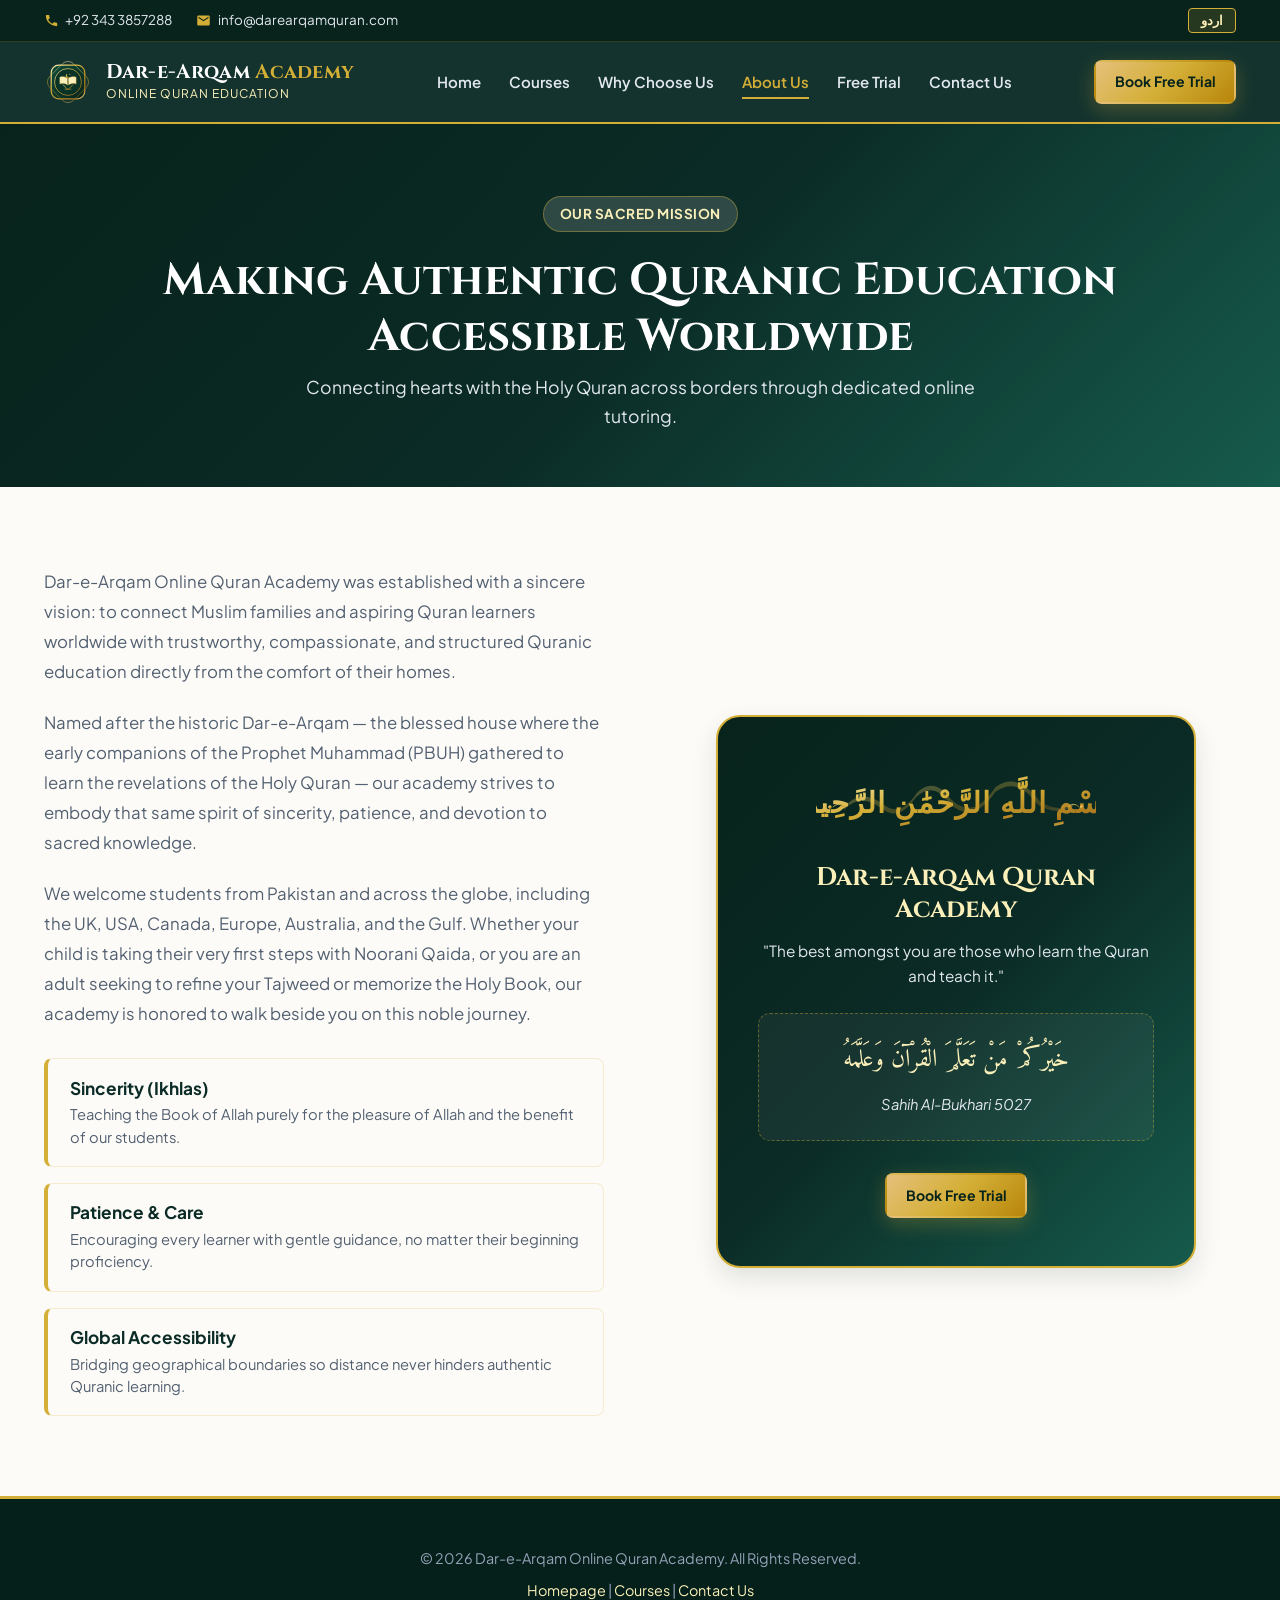
==== about.html @ b76cfe65 "first commit" ====
<!DOCTYPE html>
<html lang="en" dir="ltr">
<head>
  <meta charset="UTF-8">
  <meta name="viewport" content="width=device-width, initial-scale=1.0">
  <title>About Us | Dar-e-Arqam Online Quran Academy</title>
  <meta name="description" content="Learn about Dar-e-Arqam Online Quran Academy, our mission, values, and dedication to accessible Quranic education worldwide.">
  <link rel="icon" type="image/svg+xml" href="assets/icons/logo-icon.svg">
  <link rel="stylesheet" href="css/style.css">
  <link rel="stylesheet" href="css/rtl.css">
</head>
<body>

  <!-- Top Bar -->
  <div class="top-bar">
    <div class="container top-bar-content">
      <div class="top-contact-info">
        <div class="top-item">
          <svg viewBox="0 0 24 24" fill="currentColor" width="15" height="15"><path d="M6.62 10.79a15.05 15.05 0 006.59 6.59l2.2-2.2a1 1 0 011.02-.24 11.72 11.72 0 003.68.59 1 1 0 011 1V20a1 1 0 01-1 1A17 17 0 013 4a1 1 0 011-1h3.5a1 1 0 011 1 11.72 11.72 0 00.59 3.68 1 1 0 01-.24 1.02l-2.23 2.09z"/></svg>
          <a href="#" class="academy-phone">+92 343 3857288</a>
        </div>
        <div class="top-item">
          <svg viewBox="0 0 24 24" fill="currentColor" width="15" height="15"><path d="M20 4H4c-1.1 0-1.99.9-1.99 2L2 18c0 1.1.9 2 2 2h16c1.1 0 2-.9 2-2V6c0-1.1-.9-2-2-2zm0 4l-8 5-8-5V6l8 5 8-5v2z"/></svg>
          <a href="#" class="academy-email">info@darearqamquran.com</a>
        </div>
      </div>
      <div class="top-bar-actions">
        <button class="lang-toggle-btn" aria-label="Toggle language">
          <span class="lang-btn-text">اردو</span>
        </button>
      </div>
    </div>
  </div>

  <!-- Header -->
  <header class="main-nav">
    <div class="container nav-container">
      <a href="index.html" class="brand-logo">
        <img src="assets/icons/logo-icon.svg" alt="Dar-e-Arqam Logo" class="brand-icon">
        <div class="brand-text">
          <span class="brand-title">Dar-e-Arqam <span>Academy</span></span>
          <span class="brand-sub">Online Quran Education</span>
        </div>
      </a>
      <nav>
        <ul class="nav-menu">
          <li><a href="index.html" class="nav-link" data-i18n="navHome">Home</a></li>
          <li><a href="courses.html" class="nav-link" data-i18n="navCourses">Courses</a></li>
          <li><a href="index.html#why-us" class="nav-link" data-i18n="navWhyUs">Why Choose Us</a></li>
          <li><a href="about.html" class="nav-link active" data-i18n="navAbout">About Us</a></li>
          <li><a href="index.html#trial" class="nav-link" data-i18n="navTrial">Free Trial</a></li>
          <li><a href="contact.html" class="nav-link" data-i18n="navContact">Contact Us</a></li>
        </ul>
      </nav>
      <div class="nav-actions">
        <a href="index.html#trial" class="btn btn-gold btn-sm" data-i18n="bookTrialBtn">Book Free Trial</a>
      </div>
    </div>
  </header>

  <!-- Banner -->
  <section style="background: var(--grad-hero); color: #FFF; padding: 4.5rem 0 3.5rem; text-align: center;">
    <div class="container">
      <div class="section-badge" style="background: rgba(255,255,255,0.15); color: var(--color-gold-light);" data-i18n="aboutBadge">Our Sacred Mission</div>
      <h1 style="font-family: var(--font-serif); font-size: 2.8rem; color: #FFF; margin: 0.5rem 0;" data-i18n="aboutTitle">About Dar-e-Arqam Online Quran Academy</h1>
      <p style="color: #E2E8F0; font-size: 1.1rem; max-width: 700px; margin: 0 auto;" data-i18n="aboutSubheading">
        Connecting hearts with the Holy Quran across borders through dedicated online tutoring.
      </p>
    </div>
  </section>

  <!-- Main Narrative -->
  <main class="container" style="padding: 5rem 1.5rem;">
    <div class="about-grid">
      <div class="about-text-col">
        <p class="about-paragraph" data-i18n="aboutP1">
          Dar-e-Arqam Online Quran Academy was established with a sincere vision: to connect Muslim families and aspiring Quran learners worldwide with trustworthy, compassionate, and structured Quranic education directly from the comfort of their homes.
        </p>
        <p class="about-paragraph" data-i18n="aboutP2">
          Named after the historic Dar-e-Arqam — the blessed house where the early companions of the Prophet Muhammad (PBUH) gathered to learn the revelations of the Holy Quran — our academy strives to embody that same spirit of sincerity, patience, and devotion to sacred knowledge.
        </p>
        <p class="about-paragraph" data-i18n="aboutP3">
          We welcome students from Pakistan and across the globe, including the UK, USA, Canada, Europe, Australia, and the Gulf. Whether your child is taking their very first steps with Noorani Qaida, or you are an adult seeking to refine your Tajweed or memorize the Holy Book, our academy is honored to walk beside you on this noble journey.
        </p>

        <div class="about-values-list">
          <div class="value-item">
            <div>
              <h4 data-i18n="aboutValue1Title">Sincerity (Ikhlas)</h4>
              <p data-i18n="aboutValue1Desc">Teaching the Book of Allah purely for the pleasure of Allah and the benefit of our students.</p>
            </div>
          </div>
          <div class="value-item">
            <div>
              <h4 data-i18n="aboutValue2Title">Patience &amp; Care</h4>
              <p data-i18n="aboutValue2Desc">Encouraging every learner with gentle guidance, no matter their beginning proficiency.</p>
            </div>
          </div>
          <div class="value-item">
            <div>
              <h4 data-i18n="aboutValue3Title">Global Accessibility</h4>
              <p data-i18n="aboutValue3Desc">Bridging geographical boundaries so distance never hinders authentic Quranic learning.</p>
            </div>
          </div>
        </div>
      </div>

      <div class="about-visual-col">
        <div class="about-ornament-card">
          <div class="bismillah-wrap">
            <img src="assets/icons/bismillah.svg" alt="Bismillah" width="280">
          </div>
          <h3 style="font-family: var(--font-serif); color: var(--color-gold-light); font-size: 1.6rem; margin-bottom: 0.75rem;">
            Dar-e-Arqam Quran Academy
          </h3>
          <p style="color: #E2E8F0; font-size: 0.96rem; line-height: 1.65;">
            "The best amongst you are those who learn the Quran and teach it."
          </p>
          <div class="about-verse-box">
            <div class="about-verse-arabic">
              خَيْرُكُمْ مَنْ تَعَلَّمَ الْقُرْآنَ وَعَلَّمَهُ
            </div>
            <div class="about-verse-trans">
              Sahih Al-Bukhari 5027
            </div>
          </div>

          <div style="margin-top: 2rem;">
            <a href="index.html#trial" class="btn btn-gold btn-sm" data-i18n="bookTrialBtn">Book Free Trial</a>
          </div>
        </div>
      </div>
    </div>
  </main>

  <!-- Footer -->
  <footer class="site-footer" style="padding-top: 3rem;">
    <div class="container" style="text-align: center; color: #94A3B8; font-size: 0.9rem;">
      <p>&copy; 2026 Dar-e-Arqam Online Quran Academy. All Rights Reserved.</p>
      <p style="margin-top: 0.5rem;">
        <a href="index.html" style="color: var(--color-gold-light);">Homepage</a> | 
        <a href="courses.html" style="color: var(--color-gold-light);">Courses</a> | 
        <a href="contact.html" style="color: var(--color-gold-light);">Contact Us</a>
      </p>
    </div>
  </footer>

  <script src="js/config.js"></script>
  <script src="js/translations.js"></script>
  <script src="js/main.js"></script>
</body>
</html>
---- css/style.css ----
/* ===================================================================
   DAR-E-ARQAM ONLINE QURAN ACADEMY - MAIN STYLESHEET
   Colors: Dark Green, Emerald Green, White, and Gold
   =================================================================== */

@import url('https://fonts.googleapis.com/css2?family=Amiri:ital,wght@0,400;0,700;1,400&family=Cinzel:wght@600;700;800&family=Noto+Nastaliq+Urdu:wght@400;700&family=Plus+Jakarta+Sans:wght@300;400;500;600;700;800&display=swap');

:root {
  /* Color Palette */
  --color-primary-dark: #07231B;
  --color-dark-green: #0B2B26;
  --color-emerald: #165B4C;
  --color-emerald-light: #1E7E6A;
  --color-emerald-soft: #E8F3EE;
  
  --color-gold: #D4AF37;
  --color-gold-light: #FBF0B9;
  --color-gold-hover: #C5A059;
  --color-gold-dark: #8F6B1D;
  
  --color-bg-light: #FDFBF7;
  --color-card-bg: #FFFFFF;
  --color-border: #E5E7EB;
  --color-border-gold: rgba(212, 175, 55, 0.4);
  
  --color-text-main: #1E293B;
  --color-text-muted: #526071;
  --color-text-light: #F8FAF8;
  --color-text-gold: #C59A27;

  /* Gradients */
  --grad-hero: linear-gradient(135deg, #07231B 0%, #0B2B26 50%, #165B4C 100%);
  --grad-gold: linear-gradient(135deg, #FBF0B9 0%, #D4AF37 50%, #AA771C 100%);
  --grad-gold-btn: linear-gradient(135deg, #E5C07B 0%, #D4AF37 50%, #B8860B 100%);
  --grad-emerald: linear-gradient(135deg, #165B4C 0%, #0B2B26 100%);

  /* Shadows */
  --shadow-sm: 0 2px 4px rgba(0, 0, 0, 0.05);
  --shadow-md: 0 4px 14px rgba(11, 43, 38, 0.08);
  --shadow-lg: 0 10px 25px rgba(11, 43, 38, 0.12);
  --shadow-gold: 0 6px 20px rgba(212, 175, 55, 0.28);
  --shadow-card: 0 8px 24px rgba(7, 35, 27, 0.06);

  /* Fonts */
  --font-sans: 'Plus Jakarta Sans', -apple-system, BlinkMacSystemFont, 'Segoe UI', Roboto, sans-serif;
  --font-serif: 'Cinzel', 'Amiri', serif;
  --font-amiri: 'Amiri', serif;
  --font-urdu: 'Noto Nastaliq Urdu', 'Amiri', 'Jameel Noori Nastaleeq', 'Urdu Typesetting', Tahoma, sans-serif;

  /* Transitions */
  --transition-smooth: all 0.3s cubic-bezier(0.16, 1, 0.3, 1);
}

/* Reset & Base */
*, *::before, *::after {
  box-sizing: border-box;
  margin: 0;
  padding: 0;
}

html {
  scroll-behavior: smooth;
  font-size: 16px;
}

body {
  font-family: var(--font-sans);
  background-color: var(--color-bg-light);
  color: var(--color-text-main);
  line-height: 1.65;
  overflow-x: hidden;
  -webkit-font-smoothing: antialiased;
}

/* Base Container */
.container {
  width: 100%;
  max-width: 1240px;
  margin: 0 auto;
  padding: 0 1.5rem;
}

/* Typography Helpers */
h1, h2, h3, h4, h5, h6 {
  color: var(--color-dark-green);
  font-weight: 700;
  line-height: 1.25;
}

a {
  text-decoration: none;
  color: inherit;
  transition: var(--transition-smooth);
}

img, svg {
  display: block;
  max-width: 100%;
}

/* Section Title Wrapper */
.section-header {
  text-align: center;
  max-width: 780px;
  margin: 0 auto 3.5rem;
}

.section-badge {
  display: inline-flex;
  align-items: center;
  gap: 0.5rem;
  background: rgba(212, 175, 55, 0.12);
  color: var(--color-gold-dark);
  border: 1px solid var(--color-border-gold);
  padding: 0.35rem 1rem;
  border-radius: 50px;
  font-size: 0.85rem;
  font-weight: 700;
  letter-spacing: 0.5px;
  text-transform: uppercase;
  margin-bottom: 0.85rem;
}

.section-title {
  font-family: var(--font-serif);
  font-size: 2.35rem;
  color: var(--color-primary-dark);
  margin-bottom: 0.9rem;
  position: relative;
}

.section-subtitle {
  color: var(--color-text-muted);
  font-size: 1.08rem;
  line-height: 1.7;
}

.arch-divider {
  display: flex;
  align-items: center;
  justify-content: center;
  gap: 0.75rem;
  margin: 1rem auto 0;
}

.arch-divider::before,
.arch-divider::after {
  content: "";
  height: 1px;
  width: 50px;
  background: linear-gradient(to right, transparent, var(--color-gold));
}

.arch-divider::after {
  background: linear-gradient(to left, transparent, var(--color-gold));
}

.arch-divider-icon {
  width: 16px;
  height: 16px;
  color: var(--color-gold);
}

/* ===================================================================
   BUTTONS
   =================================================================== */
.btn {
  display: inline-flex;
  align-items: center;
  justify-content: center;
  gap: 0.65rem;
  padding: 0.85rem 1.85rem;
  font-size: 0.98rem;
  font-weight: 700;
  border-radius: 8px;
  cursor: pointer;
  border: 2px solid transparent;
  transition: var(--transition-smooth);
  text-align: center;
  position: relative;
  overflow: hidden;
}

.btn-gold {
  background: var(--grad-gold-btn);
  color: #07231B;
  box-shadow: var(--shadow-gold);
}

.btn-gold:hover {
  transform: translateY(-2px);
  box-shadow: 0 10px 25px rgba(212, 175, 55, 0.45);
  color: #000;
}

.btn-whatsapp {
  background-color: #25D366;
  color: #FFFFFF;
  box-shadow: 0 4px 15px rgba(37, 211, 102, 0.35);
}

.btn-whatsapp:hover {
  background-color: #20BA5A;
  color: #FFFFFF;
  transform: translateY(-2px);
  box-shadow: 0 8px 22px rgba(37, 211, 102, 0.45);
}

.btn-outline-gold {
  background: transparent;
  border-color: var(--color-gold);
  color: var(--color-gold);
}

.btn-outline-gold:hover {
  background: var(--color-gold);
  color: #07231B;
}

.btn-outline-dark {
  background: transparent;
  border-color: var(--color-emerald);
  color: var(--color-emerald);
}

.btn-outline-dark:hover {
  background: var(--color-emerald);
  color: #FFFFFF;
}

.btn-sm {
  padding: 0.55rem 1.15rem;
  font-size: 0.88rem;
}

/* ===================================================================
   TOP ANNOUNCEMENT BAR
   =================================================================== */
.top-bar {
  background-color: var(--color-primary-dark);
  color: var(--color-gold-light);
  font-size: 0.84rem;
  padding: 0.5rem 0;
  border-bottom: 1px solid rgba(212, 175, 55, 0.2);
}

.top-bar-content {
  display: flex;
  align-items: center;
  justify-content: space-between;
  gap: 1rem;
}

.top-contact-info {
  display: flex;
  align-items: center;
  gap: 1.5rem;
}

.top-item {
  display: inline-flex;
  align-items: center;
  gap: 0.4rem;
  color: #E2E8F0;
}

.top-item svg {
  color: var(--color-gold);
  width: 15px;
  height: 15px;
}

.top-item a:hover {
  color: var(--color-gold);
}

.top-bar-actions {
  display: flex;
  align-items: center;
  gap: 1rem;
}

/* Language Switcher */
.lang-toggle-btn {
  display: inline-flex;
  align-items: center;
  gap: 0.4rem;
  background: rgba(212, 175, 55, 0.15);
  border: 1px solid var(--color-gold);
  color: var(--color-gold-light);
  padding: 0.25rem 0.75rem;
  border-radius: 4px;
  font-size: 0.82rem;
  font-weight: 700;
  cursor: pointer;
  transition: var(--transition-smooth);
}

.lang-toggle-btn:hover {
  background: var(--color-gold);
  color: #07231B;
}

/* ===================================================================
   STICKY MAIN NAVIGATION
   =================================================================== */
.main-nav {
  position: sticky;
  top: 0;
  z-index: 999;
  background: rgba(11, 43, 38, 0.96);
  backdrop-filter: blur(12px);
  -webkit-backdrop-filter: blur(12px);
  border-bottom: 2px solid var(--color-gold);
  transition: var(--transition-smooth);
}

.main-nav.scrolled {
  background: rgba(7, 35, 27, 0.98);
  box-shadow: 0 4px 20px rgba(0, 0, 0, 0.25);
}

.nav-container {
  display: flex;
  align-items: center;
  justify-content: space-between;
  height: 80px;
}

/* Brand Logo */
.brand-logo {
  display: flex;
  align-items: center;
  gap: 0.85rem;
  color: #FFFFFF;
}

.brand-icon {
  width: 48px;
  height: 48px;
  flex-shrink: 0;
}

.brand-text {
  display: flex;
  flex-direction: column;
}

.brand-title {
  font-family: var(--font-serif);
  font-size: 1.25rem;
  font-weight: 700;
  color: #FFFFFF;
  letter-spacing: 0.3px;
  line-height: 1.2;
}

.brand-title span {
  color: var(--color-gold);
}

.brand-sub {
  font-size: 0.75rem;
  color: var(--color-gold-light);
  text-transform: uppercase;
  letter-spacing: 1px;
}

/* Nav Menu Links */
.nav-menu {
  display: flex;
  align-items: center;
  list-style: none;
  gap: 1.75rem;
}

.nav-link {
  color: #E2E8F0;
  font-weight: 600;
  font-size: 0.94rem;
  position: relative;
  padding: 0.5rem 0;
}

.nav-link::after {
  content: "";
  position: absolute;
  bottom: 0;
  left: 0;
  width: 0;
  height: 2px;
  background: var(--color-gold);
  transition: var(--transition-smooth);
}

.nav-link:hover,
.nav-link.active {
  color: var(--color-gold);
}

.nav-link:hover::after,
.nav-link.active::after {
  width: 100%;
}

.nav-actions {
  display: flex;
  align-items: center;
  gap: 0.85rem;
}

/* Mobile Toggle Hamburger */
.mobile-toggle {
  display: none;
  flex-direction: column;
  justify-content: space-between;
  width: 28px;
  height: 20px;
  background: transparent;
  border: none;
  cursor: pointer;
  padding: 0;
}

.mobile-toggle span {
  width: 100%;
  height: 2.5px;
  background-color: var(--color-gold);
  border-radius: 2px;
  transition: var(--transition-smooth);
}

/* Mobile Drawer */
.mobile-nav-drawer {
  position: fixed;
  top: 0;
  right: -100%;
  width: 300px;
  height: 100vh;
  background: #0B2B26;
  z-index: 1001;
  padding: 2.5rem 2rem;
  box-shadow: -5px 0 25px rgba(0, 0, 0, 0.4);
  transition: right 0.35s ease-in-out;
  display: flex;
  flex-direction: column;
  justify-content: space-between;
}

.mobile-nav-drawer.open {
  right: 0;
}

.mobile-drawer-header {
  display: flex;
  align-items: center;
  justify-content: space-between;
  margin-bottom: 2rem;
  border-bottom: 1px solid rgba(212, 175, 55, 0.2);
  padding-bottom: 1rem;
}

.mobile-close-btn {
  background: transparent;
  border: none;
  color: var(--color-gold);
  font-size: 1.8rem;
  cursor: pointer;
}

.mobile-nav-links {
  list-style: none;
  display: flex;
  flex-direction: column;
  gap: 1.25rem;
}

.mobile-nav-links a {
  color: #FFFFFF;
  font-size: 1.1rem;
  font-weight: 600;
  display: block;
}

.mobile-nav-links a:hover {
  color: var(--color-gold);
}

.drawer-backdrop {
  position: fixed;
  top: 0;
  left: 0;
  width: 100vw;
  height: 100vh;
  background: rgba(0, 0, 0, 0.6);
  z-index: 1000;
  display: none;
}

.drawer-backdrop.active {
  display: block;
}

/* ===================================================================
   HERO SECTION
   =================================================================== */
.hero-section {
  position: relative;
  background: var(--grad-hero);
  color: #FFFFFF;
  padding: 4.5rem 0 6rem;
  overflow: hidden;
}

/* Geometric Pattern Background Overlay */
.hero-pattern-overlay {
  position: absolute;
  top: 0;
  left: 0;
  width: 100%;
  height: 100%;
  background-image: url('../assets/patterns/geometric-pattern.svg');
  background-repeat: repeat;
  background-size: 120px 120px;
  opacity: 0.18;
  pointer-events: none;
}

.hero-content-grid {
  display: grid;
  grid-template-columns: 1.15fr 0.85fr;
  align-items: center;
  gap: 3.5rem;
  position: relative;
  z-index: 2;
}

.hero-text-block {
  display: flex;
  flex-direction: column;
  gap: 1.25rem;
}

.bismillah-hero-wrap {
  max-width: 380px;
  margin-bottom: 0.5rem;
  filter: drop-shadow(0 2px 8px rgba(212, 175, 55, 0.3));
}

.hero-tag {
  display: inline-flex;
  align-items: center;
  gap: 0.5rem;
  width: fit-content;
  background: rgba(212, 175, 55, 0.15);
  border: 1px solid var(--color-gold);
  color: var(--color-gold-light);
  padding: 0.4rem 1.15rem;
  border-radius: 50px;
  font-size: 0.85rem;
  font-weight: 700;
  letter-spacing: 0.5px;
}

.hero-title {
  font-family: var(--font-serif);
  font-size: 3.1rem;
  color: #FFFFFF;
  line-height: 1.2;
  text-shadow: 0 2px 10px rgba(0, 0, 0, 0.35);
}

.hero-title span {
  background: var(--grad-gold);
  -webkit-background-clip: text;
  -webkit-text-fill-color: transparent;
}

.hero-subtitle {
  font-size: 1.18rem;
  line-height: 1.75;
  color: #E2E8F0;
  max-width: 620px;
}

.hero-cta-group {
  display: flex;
  flex-wrap: wrap;
  align-items: center;
  gap: 1.25rem;
  margin-top: 0.85rem;
}

/* Trust Pill list in hero */
.hero-highlights {
  display: flex;
  flex-wrap: wrap;
  gap: 1.5rem;
  margin-top: 1.25rem;
  padding-top: 1.5rem;
  border-top: 1px solid rgba(255, 255, 255, 0.15);
}

.highlight-item {
  display: flex;
  align-items: center;
  gap: 0.6rem;
  font-size: 0.92rem;
  color: var(--color-gold-light);
  font-weight: 600;
}

.highlight-item svg {
  color: var(--color-gold);
  width: 18px;
  height: 18px;
  flex-shrink: 0;
}

/* Hero Visual Block with SVG Quran & Arch */
.hero-visual-block {
  position: relative;
  display: flex;
  justify-content: center;
  align-items: center;
}

.hero-quran-arch-card {
  width: 100%;
  max-width: 480px;
  border-radius: 20px;
  position: relative;
  animation: floatSubtle 6s ease-in-out infinite;
}

/* Bottom Arch Curve Divider for Hero */
.hero-bottom-curve {
  position: absolute;
  bottom: 0;
  left: 0;
  width: 100%;
  overflow: hidden;
  line-height: 0;
  z-index: 3;
}

.hero-bottom-curve svg {
  position: relative;
  display: block;
  width: calc(100% + 1.3px);
  height: 50px;
}

.hero-bottom-curve .shape-fill {
  fill: var(--color-bg-light);
}

/* ===================================================================
   COURSES SECTION
   =================================================================== */
.courses-section {
  padding: 6rem 0;
  background-color: var(--color-bg-light);
  position: relative;
}

.courses-grid {
  display: grid;
  grid-template-columns: repeat(auto-fit, minmax(340px, 1fr));
  gap: 2rem;
}

.course-card {
  background: var(--color-card-bg);
  border-radius: 16px;
  border: 1px solid rgba(212, 175, 55, 0.25);
  box-shadow: var(--shadow-card);
  padding: 2.25rem;
  display: flex;
  flex-direction: column;
  justify-content: space-between;
  transition: var(--transition-smooth);
  position: relative;
  overflow: hidden;
}

.course-card::before {
  content: "";
  position: absolute;
  top: 0;
  left: 0;
  width: 100%;
  height: 5px;
  background: var(--grad-gold);
  opacity: 0;
  transition: var(--transition-smooth);
}

.course-card:hover {
  transform: translateY(-7px);
  box-shadow: var(--shadow-lg);
  border-color: var(--color-gold);
}

.course-card:hover::before {
  opacity: 1;
}

.course-card-header {
  display: flex;
  align-items: flex-start;
  justify-content: space-between;
  margin-bottom: 1.35rem;
}

.course-icon-wrap {
  width: 68px;
  height: 68px;
  border-radius: 14px;
  display: flex;
  align-items: center;
  justify-content: center;
  background: rgba(11, 43, 38, 0.05);
  border: 1px solid var(--color-border-gold);
  padding: 6px;
}

.course-badge {
  font-size: 0.76rem;
  font-weight: 700;
  text-transform: uppercase;
  padding: 0.3rem 0.75rem;
  border-radius: 50px;
  background: var(--color-emerald-soft);
  color: var(--color-emerald);
}

.course-title {
  font-size: 1.45rem;
  color: var(--color-primary-dark);
  margin-bottom: 0.75rem;
  font-weight: 700;
}

.course-desc {
  font-size: 0.96rem;
  color: var(--color-text-muted);
  line-height: 1.65;
  margin-bottom: 1.35rem;
}

.course-topics-list {
  list-style: none;
  margin-bottom: 1.75rem;
  border-top: 1px dashed rgba(212, 175, 55, 0.3);
  padding-top: 1.15rem;
  display: flex;
  flex-direction: column;
  gap: 0.55rem;
}

.course-topic-item {
  display: flex;
  align-items: center;
  gap: 0.65rem;
  font-size: 0.88rem;
  color: var(--color-text-main);
}

.course-topic-item svg {
  color: var(--color-gold);
  width: 15px;
  height: 15px;
  flex-shrink: 0;
}

.course-card-footer {
  margin-top: auto;
}

.course-card-footer .btn {
  width: 100%;
}

/* ===================================================================
   WHY CHOOSE OUR ACADEMY SECTION
   =================================================================== */
.why-us-section {
  padding: 6.5rem 0;
  background: linear-gradient(180deg, #07231B 0%, #0B2B26 100%);
  color: #FFFFFF;
  position: relative;
  overflow: hidden;
}

.why-us-section .section-title {
  color: #FFFFFF;
}

.why-us-section .section-subtitle {
  color: #CBD5E1;
}

.why-grid {
  display: grid;
  grid-template-columns: repeat(auto-fit, minmax(320px, 1fr));
  gap: 2rem;
  position: relative;
  z-index: 2;
}

.why-card {
  background: rgba(255, 255, 255, 0.04);
  border: 1px solid rgba(212, 175, 55, 0.25);
  border-radius: 14px;
  padding: 2.25rem 1.85rem;
  transition: var(--transition-smooth);
  position: relative;
  backdrop-filter: blur(8px);
}

.why-card:hover {
  transform: translateY(-5px);
  background: rgba(255, 255, 255, 0.08);
  border-color: var(--color-gold);
  box-shadow: 0 10px 25px rgba(0, 0, 0, 0.3);
}

.why-icon-box {
  width: 60px;
  height: 60px;
  border-radius: 12px;
  background: rgba(212, 175, 55, 0.12);
  border: 1px solid var(--color-gold);
  display: flex;
  align-items: center;
  justify-content: center;
  margin-bottom: 1.25rem;
  color: var(--color-gold);
}

.why-card-title {
  font-size: 1.25rem;
  color: #FFFFFF;
  margin-bottom: 0.65rem;
}

.why-card-desc {
  font-size: 0.94rem;
  color: #CBD5E1;
  line-height: 1.65;
}

/* ===================================================================
   ABOUT US SECTION
   =================================================================== */
.about-section {
  padding: 6.5rem 0;
  background-color: #FFFFFF;
  position: relative;
}

.about-grid {
  display: grid;
  grid-template-columns: 1fr 1fr;
  align-items: center;
  gap: 4.5rem;
}

.about-text-col {
  display: flex;
  flex-direction: column;
  gap: 1.35rem;
}

.about-text-col h2 {
  font-family: var(--font-serif);
  font-size: 2.35rem;
  color: var(--color-primary-dark);
  line-height: 1.3;
}

.about-paragraph {
  color: var(--color-text-muted);
  font-size: 1.05rem;
  line-height: 1.78;
}

.about-values-list {
  display: flex;
  flex-direction: column;
  gap: 1rem;
  margin-top: 0.5rem;
}

.value-item {
  display: flex;
  align-items: flex-start;
  gap: 1rem;
  background: var(--color-bg-light);
  border: 1px solid rgba(212, 175, 55, 0.2);
  border-left: 4px solid var(--color-gold);
  padding: 1.15rem 1.35rem;
  border-radius: 8px;
}

.value-item h4 {
  font-size: 1.08rem;
  color: var(--color-dark-green);
  margin-bottom: 0.25rem;
}

.value-item p {
  font-size: 0.92rem;
  color: var(--color-text-muted);
  line-height: 1.5;
}

/* About Visual Ornament */
.about-visual-col {
  position: relative;
  display: flex;
  justify-content: center;
}

.about-ornament-card {
  background: var(--grad-hero);
  color: #FFFFFF;
  border: 2px solid var(--color-gold);
  border-radius: 24px;
  padding: 3rem 2.5rem;
  box-shadow: var(--shadow-lg);
  text-align: center;
  position: relative;
  overflow: hidden;
  max-width: 480px;
  width: 100%;
}

.about-ornament-card .bismillah-wrap {
  max-width: 280px;
  margin: 0 auto 1.5rem;
}

.about-verse-box {
  margin-top: 1.5rem;
  padding: 1.5rem;
  background: rgba(255, 255, 255, 0.05);
  border: 1px dashed rgba(212, 175, 55, 0.4);
  border-radius: 12px;
}

.about-verse-arabic {
  font-family: var(--font-amiri);
  font-size: 1.55rem;
  color: var(--color-gold-light);
  line-height: 1.8;
  margin-bottom: 0.6rem;
}

.about-verse-trans {
  font-size: 0.92rem;
  color: #E2E8F0;
  font-style: italic;
}

/* ===================================================================
   FREE TRIAL SECTION & FORM
   =================================================================== */
.trial-section {
  padding: 6.5rem 0;
  background: linear-gradient(135deg, #07231B 0%, #0F4C3A 100%);
  color: #FFFFFF;
  position: relative;
}

.trial-wrapper {
  max-width: 860px;
  margin: 0 auto;
  background: #FFFFFF;
  border-radius: 20px;
  color: var(--color-text-main);
  box-shadow: 0 15px 40px rgba(0, 0, 0, 0.35);
  border: 2px solid var(--color-gold);
  overflow: hidden;
}

.trial-header-banner {
  background: var(--grad-hero);
  color: #FFFFFF;
  padding: 2.5rem 2.5rem 2rem;
  text-align: center;
  border-bottom: 2px solid var(--color-gold);
}

.trial-header-banner h3 {
  color: #FFFFFF;
  font-family: var(--font-serif);
  font-size: 1.95rem;
  margin-bottom: 0.5rem;
}

.trial-header-banner p {
  color: #E2E8F0;
  font-size: 1.02rem;
}

.trial-form-body {
  padding: 3rem 2.5rem;
}

.form-grid {
  display: grid;
  grid-template-columns: 1fr 1fr;
  gap: 1.5rem;
}

.form-group {
  display: flex;
  flex-direction: column;
  gap: 0.45rem;
}

.form-group.full-width {
  grid-column: 1 / -1;
}

.form-label {
  font-size: 0.92rem;
  font-weight: 700;
  color: var(--color-dark-green);
}

.form-control {
  width: 100%;
  padding: 0.85rem 1.15rem;
  border: 1.5px solid var(--color-border);
  border-radius: 8px;
  font-family: inherit;
  font-size: 0.96rem;
  color: var(--color-text-main);
  background-color: #F8FAF8;
  transition: var(--transition-smooth);
}

.form-control:focus {
  outline: none;
  border-color: var(--color-emerald);
  background-color: #FFFFFF;
  box-shadow: 0 0 0 3px rgba(22, 91, 76, 0.15);
}

select.form-control {
  cursor: pointer;
}

textarea.form-control {
  resize: vertical;
  min-height: 100px;
}

.form-actions-stack {
  margin-top: 2rem;
  display: flex;
  flex-direction: column;
  gap: 1rem;
}

.form-actions-stack .btn {
  width: 100%;
  font-size: 1.05rem;
  padding: 1rem;
}

.form-guarantee {
  text-align: center;
  font-size: 0.84rem;
  color: var(--color-text-muted);
  display: flex;
  align-items: center;
  justify-content: center;
  gap: 0.4rem;
  margin-top: 0.75rem;
}

/* ===================================================================
   CONTACT US SECTION
   =================================================================== */
.contact-section {
  padding: 6.5rem 0;
  background-color: var(--color-bg-light);
}

.contact-layout-grid {
  display: grid;
  grid-template-columns: 0.9fr 1.1fr;
  gap: 3.5rem;
}

.contact-info-panel {
  display: flex;
  flex-direction: column;
  gap: 1.75rem;
}

.contact-info-card {
  background: #FFFFFF;
  border: 1px solid rgba(212, 175, 55, 0.25);
  border-radius: 14px;
  padding: 1.65rem;
  display: flex;
  align-items: flex-start;
  gap: 1.25rem;
  box-shadow: var(--shadow-sm);
  transition: var(--transition-smooth);
}

.contact-info-card:hover {
  transform: translateY(-3px);
  border-color: var(--color-gold);
  box-shadow: var(--shadow-md);
}

.contact-card-icon {
  width: 52px;
  height: 52px;
  border-radius: 12px;
  background: rgba(22, 91, 76, 0.1);
  color: var(--color-emerald);
  display: flex;
  align-items: center;
  justify-content: center;
  flex-shrink: 0;
}

.contact-card-icon.wa-icon {
  background: rgba(37, 211, 102, 0.12);
  color: #25D366;
}

.contact-card-content h4 {
  font-size: 1.15rem;
  color: var(--color-dark-green);
  margin-bottom: 0.3rem;
}

.contact-card-content p,
.contact-card-content a {
  font-size: 0.96rem;
  color: var(--color-text-muted);
}

.contact-card-content a:hover {
  color: var(--color-emerald);
  font-weight: 600;
}

/* Contact Form Card */
.contact-form-panel {
  background: #FFFFFF;
  border-radius: 16px;
  border: 1px solid rgba(212, 175, 55, 0.25);
  padding: 2.75rem;
  box-shadow: var(--shadow-card);
}

.contact-form-panel h3 {
  font-size: 1.65rem;
  margin-bottom: 1.75rem;
  color: var(--color-dark-green);
}

/* ===================================================================
   CONFIRMATION MODAL
   =================================================================== */
.modal-overlay {
  position: fixed;
  top: 0;
  left: 0;
  width: 100vw;
  height: 100vh;
  background: rgba(7, 35, 27, 0.75);
  backdrop-filter: blur(8px);
  z-index: 2000;
  display: none;
  align-items: center;
  justify-content: center;
  padding: 1.5rem;
}

.modal-overlay.active {
  display: flex;
}

.modal-box {
  background: #FFFFFF;
  border-radius: 20px;
  border: 2px solid var(--color-gold);
  max-width: 540px;
  width: 100%;
  padding: 2.75rem 2.25rem;
  text-align: center;
  box-shadow: 0 20px 50px rgba(0, 0, 0, 0.4);
  position: relative;
  animation: modalScaleUp 0.3s cubic-bezier(0.16, 1, 0.3, 1);
}

.modal-icon-wrap {
  width: 72px;
  height: 72px;
  margin: 0 auto 1.5rem;
  border-radius: 50%;
  background: #E8F3EE;
  color: var(--color-emerald);
  display: flex;
  align-items: center;
  justify-content: center;
}

.modal-title {
  font-family: var(--font-serif);
  font-size: 1.65rem;
  color: var(--color-dark-green);
  margin-bottom: 0.85rem;
}

.modal-desc {
  color: var(--color-text-muted);
  font-size: 1rem;
  line-height: 1.65;
  margin-bottom: 1.75rem;
}

.modal-actions {
  display: flex;
  flex-direction: column;
  gap: 0.85rem;
}

/* ===================================================================
   FLOATING WHATSAPP BUTTON
   =================================================================== */
.floating-whatsapp {
  position: fixed;
  bottom: 25px;
  right: 25px;
  z-index: 990;
  display: flex;
  align-items: center;
  gap: 0.75rem;
}

.floating-wa-btn {
  width: 60px;
  height: 60px;
  background-color: #25D366;
  border-radius: 50%;
  display: flex;
  align-items: center;
  justify-content: center;
  color: #FFFFFF;
  box-shadow: 0 4px 15px rgba(37, 211, 102, 0.45);
  transition: var(--transition-smooth);
  position: relative;
}

.floating-wa-btn::before {
  content: "";
  position: absolute;
  top: 0;
  left: 0;
  width: 100%;
  height: 100%;
  border-radius: 50%;
  border: 2px solid #25D366;
  animation: pulseRipple 2s infinite;
}

.floating-wa-btn:hover {
  transform: scale(1.08);
  background-color: #20BA5A;
}

.floating-wa-tooltip {
  background: var(--color-primary-dark);
  color: #FFFFFF;
  padding: 0.45rem 0.95rem;
  border-radius: 50px;
  font-size: 0.84rem;
  font-weight: 600;
  box-shadow: var(--shadow-md);
  border: 1px solid var(--color-gold);
  white-space: nowrap;
  pointer-events: none;
  opacity: 0.95;
}

/* ===================================================================
   FOOTER
   =================================================================== */
.site-footer {
  background: #051F1A;
  color: #CBD5E1;
  border-top: 3px solid var(--color-gold);
  padding: 5rem 0 2rem;
  position: relative;
}

.footer-grid {
  display: grid;
  grid-template-columns: 1.4fr 0.9fr 1fr 1fr;
  gap: 3rem;
  margin-bottom: 3.5rem;
}

.footer-col-about p {
  font-size: 0.92rem;
  line-height: 1.7;
  margin: 1.25rem 0 1.5rem;
  color: #94A3B8;
}

.footer-social-links {
  display: flex;
  align-items: center;
  gap: 0.75rem;
}

.social-link-btn {
  width: 38px;
  height: 38px;
  border-radius: 8px;
  background: rgba(255, 255, 255, 0.08);
  border: 1px solid rgba(212, 175, 55, 0.3);
  display: flex;
  align-items: center;
  justify-content: center;
  color: var(--color-gold-light);
  transition: var(--transition-smooth);
}

.social-link-btn:hover {
  background: var(--color-gold);
  color: #051F1A;
}

.footer-col-title {
  font-family: var(--font-serif);
  color: #FFFFFF;
  font-size: 1.15rem;
  margin-bottom: 1.35rem;
  position: relative;
  padding-bottom: 0.5rem;
}

.footer-col-title::after {
  content: "";
  position: absolute;
  bottom: 0;
  left: 0;
  width: 35px;
  height: 2px;
  background: var(--color-gold);
}

.footer-nav-list {
  list-style: none;
  display: flex;
  flex-direction: column;
  gap: 0.75rem;
}

.footer-nav-list a {
  color: #94A3B8;
  font-size: 0.92rem;
  transition: var(--transition-smooth);
}

.footer-nav-list a:hover {
  color: var(--color-gold);
  padding-left: 4px;
}

.footer-contact-list {
  list-style: none;
  display: flex;
  flex-direction: column;
  gap: 0.95rem;
}

.footer-contact-item {
  display: flex;
  align-items: flex-start;
  gap: 0.75rem;
  font-size: 0.92rem;
  color: #94A3B8;
}

.footer-contact-item svg {
  color: var(--color-gold);
  width: 18px;
  height: 18px;
  flex-shrink: 0;
  margin-top: 3px;
}

.footer-bottom-bar {
  border-top: 1px solid rgba(255, 255, 255, 0.1);
  padding-top: 2rem;
  display: flex;
  align-items: center;
  justify-content: space-between;
  font-size: 0.88rem;
  color: #64748B;
}

.footer-bottom-links {
  display: flex;
  gap: 1.5rem;
}

.footer-bottom-links a:hover {
  color: var(--color-gold);
}

/* ===================================================================
   ADMIN INQUIRY TABLE STYLING
   =================================================================== */
.admin-card {
  background: #FFFFFF;
  border-radius: 16px;
  border: 1px solid rgba(212, 175, 55, 0.25);
  box-shadow: var(--shadow-card);
  padding: 2.5rem;
  margin-top: 2rem;
}

.table-responsive {
  width: 100%;
  overflow-x: auto;
  margin-top: 1.5rem;
}

.inquiry-table {
  width: 100%;
  border-collapse: collapse;
  font-size: 0.92rem;
  text-align: left;
}

.inquiry-table th {
  background: #0B2B26;
  color: var(--color-gold-light);
  padding: 0.9rem 1rem;
  font-weight: 700;
  border-bottom: 2px solid var(--color-gold);
}

.inquiry-table td {
  padding: 0.9rem 1rem;
  border-bottom: 1px solid var(--color-border);
  color: var(--color-text-main);
}

.inquiry-table tr:hover {
  background-color: #F8FAF8;
}

/* ===================================================================
   RESPONSIVE MEDIA QUERIES
   =================================================================== */
@media (max-width: 1024px) {
  .hero-content-grid {
    grid-template-columns: 1fr;
    gap: 2.5rem;
    text-align: center;
  }

  .bismillah-hero-wrap {
    margin: 0 auto;
  }

  .hero-tag {
    margin: 0 auto;
  }

  .hero-subtitle {
    margin: 0 auto;
  }

  .hero-cta-group {
    justify-content: center;
  }

  .hero-highlights {
    justify-content: center;
  }

  .about-grid {
    grid-template-columns: 1fr;
    gap: 3rem;
  }

  .contact-layout-grid {
    grid-template-columns: 1fr;
  }

  .footer-grid {
    grid-template-columns: 1fr 1fr;
    gap: 2.5rem;
  }
}

@media (max-width: 768px) {
  .top-contact-info {
    display: none;
  }

  .top-bar-content {
    justify-content: flex-end;
  }

  .nav-menu,
  .nav-actions .btn-sm {
    display: none;
  }

  .mobile-toggle {
    display: flex;
  }

  .hero-title {
    font-size: 2.25rem;
  }

  .form-grid {
    grid-template-columns: 1fr;
  }

  .trial-form-body {
    padding: 2rem 1.25rem;
  }

  .trial-header-banner {
    padding: 2rem 1.25rem;
  }

  .footer-grid {
    grid-template-columns: 1fr;
  }

  .footer-bottom-bar {
    flex-direction: column;
    gap: 1rem;
    text-align: center;
  }

  .floating-wa-tooltip {
    display: none;
  }
}
---- css/rtl.css ----
/* ===================================================================
   DAR-E-ARQAM ONLINE QURAN ACADEMY - RTL & URDU STYLESHEET
   Supports full right-to-left orientation and beautiful Nastaliq font
   =================================================================== */

html[dir="rtl"],
body.rtl {
  direction: rtl;
  text-align: right;
  font-family: 'Noto Nastaliq Urdu', 'Amiri', 'Jameel Noori Nastaleeq', 'Urdu Typesetting', Tahoma, serif;
}

/* Nastaliq Headings Line Height & Weight */
html[dir="rtl"] h1,
html[dir="rtl"] h2,
html[dir="rtl"] h3,
html[dir="rtl"] h4,
html[dir="rtl"] h5,
html[dir="rtl"] h6,
body.rtl h1,
body.rtl h2,
body.rtl h3,
body.rtl h4,
body.rtl h5,
body.rtl h6 {
  font-family: 'Noto Nastaliq Urdu', 'Amiri', serif;
  line-height: 1.85;
  font-weight: 700;
}

html[dir="rtl"] .section-title,
body.rtl .section-title {
  font-size: 2.15rem;
  line-height: 1.8;
}

html[dir="rtl"] .hero-title,
body.rtl .hero-title {
  font-size: 2.65rem;
  line-height: 1.8;
}

html[dir="rtl"] .hero-subtitle,
body.rtl .hero-subtitle {
  font-size: 1.15rem;
  line-height: 2.1;
}

html[dir="rtl"] p,
body.rtl p {
  line-height: 2.05;
}

/* Navigation items in RTL */
html[dir="rtl"] .nav-link::after,
body.rtl .nav-link::after {
  left: auto;
  right: 0;
}

html[dir="rtl"] .footer-col-title::after,
body.rtl .footer-col-title::after {
  left: auto;
  right: 0;
}

html[dir="rtl"] .footer-nav-list a:hover,
body.rtl .footer-nav-list a:hover {
  padding-left: 0;
  padding-right: 4px;
}

/* Value items accent border */
html[dir="rtl"] .value-item,
body.rtl .value-item {
  border-left: 1px solid rgba(212, 175, 55, 0.2);
  border-right: 4px solid var(--color-gold);
}

/* Floating WhatsApp on bottom left in RTL */
html[dir="rtl"] .floating-whatsapp,
body.rtl .floating-whatsapp {
  right: auto;
  left: 25px;
  flex-direction: row-reverse;
}

/* Mobile Drawer in RTL */
html[dir="rtl"] .mobile-nav-drawer,
body.rtl .mobile-nav-drawer {
  right: auto;
  left: -100%;
  box-shadow: 5px 0 25px rgba(0, 0, 0, 0.4);
  transition: left 0.35s ease-in-out;
}

html[dir="rtl"] .mobile-nav-drawer.open,
body.rtl .mobile-nav-drawer.open {
  right: auto;
  left: 0;
}

/* Inquiries table in RTL */
html[dir="rtl"] .inquiry-table,
body.rtl .inquiry-table {
  text-align: right;
}

/* Form controls in RTL */
html[dir="rtl"] .form-control,
body.rtl .form-control {
  text-align: right;
  direction: rtl;
}

/* Phone input format preserve left-to-right numbers */
html[dir="rtl"] input[type="tel"],
body.rtl input[type="tel"] {
  direction: ltr;
  text-align: right;
}

/* Arch divider icons */
html[dir="rtl"] .arch-divider::before,
body.rtl .arch-divider::before {
  background: linear-gradient(to left, transparent, var(--color-gold));
}

html[dir="rtl"] .arch-divider::after,
body.rtl .arch-divider::after {
  background: linear-gradient(to right, transparent, var(--color-gold));
}
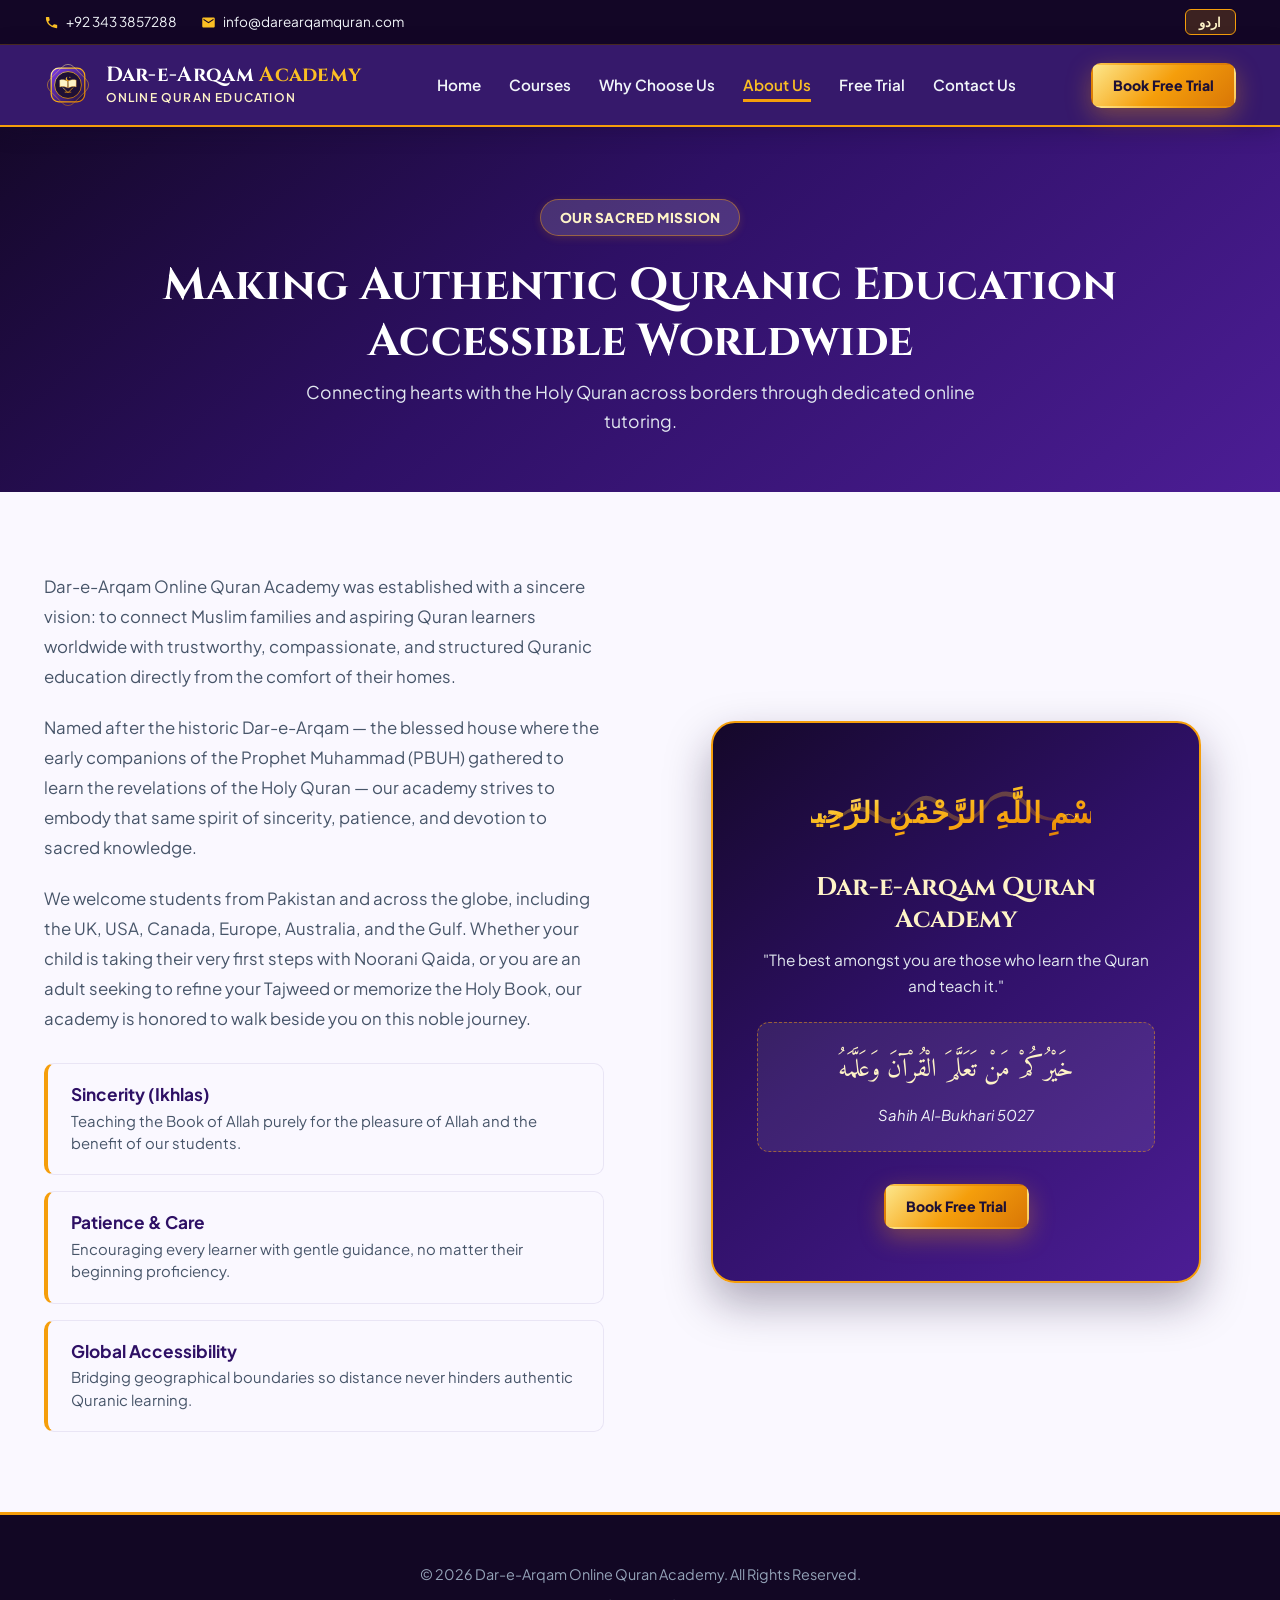
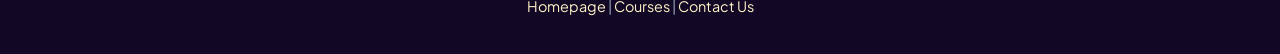
==== commit 1b056c1c: "Update cache-busting version for instant purple theme refresh" ====
--- a/about.html
+++ b/about.html
@@ -6,8 +6,8 @@
   <title>About Us | Dar-e-Arqam Online Quran Academy</title>
   <meta name="description" content="Learn about Dar-e-Arqam Online Quran Academy, our mission, values, and dedication to accessible Quranic education worldwide.">
   <link rel="icon" type="image/svg+xml" href="assets/icons/logo-icon.svg">
-  <link rel="stylesheet" href="css/style.css">
-  <link rel="stylesheet" href="css/rtl.css">
+  <link rel="stylesheet" href="css/style.css?v=purple">
+  <link rel="stylesheet" href="css/rtl.css?v=purple">
 </head>
 <body>
 
--- a/css/style.css
+++ b/css/style.css
@@ -1,45 +1,53 @@
 /* ===================================================================
    DAR-E-ARQAM ONLINE QURAN ACADEMY - MAIN STYLESHEET
-   Colors: Dark Green, Emerald Green, White, and Gold
+   Royal Islamic Purple & Radiant Gold Palette
    =================================================================== */
 
 @import url('https://fonts.googleapis.com/css2?family=Amiri:ital,wght@0,400;0,700;1,400&family=Cinzel:wght@600;700;800&family=Noto+Nastaliq+Urdu:wght@400;700&family=Plus+Jakarta+Sans:wght@300;400;500;600;700;800&display=swap');
 
 :root {
-  /* Color Palette */
-  --color-primary-dark: #07231B;
-  --color-dark-green: #0B2B26;
-  --color-emerald: #165B4C;
-  --color-emerald-light: #1E7E6A;
-  --color-emerald-soft: #E8F3EE;
+  /* ===================================================================
+     ROYAL PURPLE & RADIANT GOLD ISLAMIC COLOR PALETTE
+     =================================================================== */
+  --color-primary-dark: #1E1035;    /* Deep Imperial Midnight Purple */
+  --color-dark-purple: #2E1065;     /* Majestic Islamic Royal Purple */
+  --color-dark-green: #2E1065;      /* Primary Heading Color (Royal Purple) */
+  --color-emerald: #7C3AED;         /* Luminous Royal Violet */
+  --color-emerald-light: #8B5CF6;   /* Electric Soft Violet */
+  --color-emerald-soft: #F5F3FF;    /* Clean Lavender Light Tint */
+  --color-emerald-border: #DDD6FE;  /* Lavender Border Tint */
   
-  --color-gold: #D4AF37;
-  --color-gold-light: #FBF0B9;
-  --color-gold-hover: #C5A059;
-  --color-gold-dark: #8F6B1D;
+  --color-gold: #F59E0B;            /* Radiant Arabic Warm Gold */
+  --color-gold-light: #FEF3C7;      /* Champagne Gold Glow */
+  --color-gold-hover: #D97706;      /* Rich Amber Gold on Hover */
+  --color-gold-dark: #B45309;       /* Deep Antique Gold */
+  --color-gold-bright: #FBBF24;     /* Shimmering Sun Gold */
   
-  --color-bg-light: #FDFBF7;
-  --color-card-bg: #FFFFFF;
-  --color-border: #E5E7EB;
-  --color-border-gold: rgba(212, 175, 55, 0.4);
+  --color-bg-light: #FAF8FF;        /* Ultra-Clean Lavender-White Background */
+  --color-bg-alt: #F5F3FF;          /* Soft Lilac Tint for Alternating Sections */
+  --color-card-bg: #FFFFFF;         /* Pure Brilliant White */
+  --color-border: #E9E5F5;          /* Crisp Subtle Border */
+  --color-border-gold: rgba(245, 158, 11, 0.45);
   
-  --color-text-main: #1E293B;
-  --color-text-muted: #526071;
-  --color-text-light: #F8FAF8;
-  --color-text-gold: #C59A27;
+  --color-text-main: #0F172A;       /* High-contrast slate for supreme readability */
+  --color-text-muted: #475569;      /* Elegant readable slate-muted */
+  --color-text-light: #F8FAFC;
+  --color-text-gold: #D97706;
 
   /* Gradients */
-  --grad-hero: linear-gradient(135deg, #07231B 0%, #0B2B26 50%, #165B4C 100%);
-  --grad-gold: linear-gradient(135deg, #FBF0B9 0%, #D4AF37 50%, #AA771C 100%);
-  --grad-gold-btn: linear-gradient(135deg, #E5C07B 0%, #D4AF37 50%, #B8860B 100%);
-  --grad-emerald: linear-gradient(135deg, #165B4C 0%, #0B2B26 100%);
+  --grad-hero: linear-gradient(140deg, #15082A 0%, #2E1065 45%, #4C1D95 100%);
+  --grad-hero-glow: radial-gradient(circle at 70% 40%, rgba(139, 92, 246, 0.28) 0%, rgba(245, 158, 11, 0.15) 45%, transparent 70%);
+  --grad-gold: linear-gradient(135deg, #FEF3C7 0%, #FBBF24 35%, #F59E0B 70%, #D97706 100%);
+  --grad-gold-btn: linear-gradient(135deg, #FDE68A 0%, #F59E0B 50%, #D97706 100%);
+  --grad-purple: linear-gradient(135deg, #7C3AED 0%, #2E1065 100%);
+  --grad-purple-soft: linear-gradient(135deg, #F5F3FF 0%, #EDE9FE 100%);
 
   /* Shadows */
-  --shadow-sm: 0 2px 4px rgba(0, 0, 0, 0.05);
-  --shadow-md: 0 4px 14px rgba(11, 43, 38, 0.08);
-  --shadow-lg: 0 10px 25px rgba(11, 43, 38, 0.12);
-  --shadow-gold: 0 6px 20px rgba(212, 175, 55, 0.28);
-  --shadow-card: 0 8px 24px rgba(7, 35, 27, 0.06);
+  --shadow-sm: 0 2px 6px rgba(46, 16, 101, 0.04);
+  --shadow-md: 0 6px 18px rgba(46, 16, 101, 0.08);
+  --shadow-lg: 0 16px 36px rgba(30, 16, 53, 0.14);
+  --shadow-gold: 0 8px 25px rgba(245, 158, 11, 0.35);
+  --shadow-card: 0 10px 30px -4px rgba(46, 16, 101, 0.07), 0 4px 10px -2px rgba(46, 16, 101, 0.03);
 
   /* Fonts */
   --font-sans: 'Plus Jakarta Sans', -apple-system, BlinkMacSystemFont, 'Segoe UI', Roboto, sans-serif;
@@ -82,7 +90,7 @@
 
 /* Typography Helpers */
 h1, h2, h3, h4, h5, h6 {
-  color: var(--color-dark-green);
+  color: var(--color-dark-purple);
   font-weight: 700;
   line-height: 1.25;
 }
@@ -109,21 +117,22 @@
   display: inline-flex;
   align-items: center;
   gap: 0.5rem;
-  background: rgba(212, 175, 55, 0.12);
-  color: var(--color-gold-dark);
-  border: 1px solid var(--color-border-gold);
-  padding: 0.35rem 1rem;
+  background: linear-gradient(135deg, #FEF3C7 0%, #FDE68A 100%);
+  color: #92400E;
+  border: 1px solid rgba(245, 158, 11, 0.45);
+  padding: 0.4rem 1.15rem;
   border-radius: 50px;
   font-size: 0.85rem;
-  font-weight: 700;
+  font-weight: 800;
   letter-spacing: 0.5px;
   text-transform: uppercase;
   margin-bottom: 0.85rem;
+  box-shadow: 0 2px 8px rgba(245, 158, 11, 0.15);
 }
 
 .section-title {
   font-family: var(--font-serif);
-  font-size: 2.35rem;
+  font-size: 2.45rem;
   color: var(--color-primary-dark);
   margin-bottom: 0.9rem;
   position: relative;
@@ -131,7 +140,7 @@
 
 .section-subtitle {
   color: var(--color-text-muted);
-  font-size: 1.08rem;
+  font-size: 1.1rem;
   line-height: 1.7;
 }
 
@@ -140,14 +149,14 @@
   align-items: center;
   justify-content: center;
   gap: 0.75rem;
-  margin: 1rem auto 0;
+  margin: 1.1rem auto 0;
 }
 
 .arch-divider::before,
 .arch-divider::after {
   content: "";
-  height: 1px;
-  width: 50px;
+  height: 2px;
+  width: 55px;
   background: linear-gradient(to right, transparent, var(--color-gold));
 }
 
@@ -156,8 +165,8 @@
 }
 
 .arch-divider-icon {
-  width: 16px;
-  height: 16px;
+  width: 18px;
+  height: 18px;
   color: var(--color-gold);
 }
 
@@ -172,7 +181,7 @@
   padding: 0.85rem 1.85rem;
   font-size: 0.98rem;
   font-weight: 700;
-  border-radius: 8px;
+  border-radius: 10px;
   cursor: pointer;
   border: 2px solid transparent;
   transition: var(--transition-smooth);
@@ -183,13 +192,14 @@
 
 .btn-gold {
   background: var(--grad-gold-btn);
-  color: #07231B;
+  color: #1E1035;
+  font-weight: 800;
   box-shadow: var(--shadow-gold);
 }
 
 .btn-gold:hover {
   transform: translateY(-2px);
-  box-shadow: 0 10px 25px rgba(212, 175, 55, 0.45);
+  box-shadow: 0 12px 28px rgba(245, 158, 11, 0.5);
   color: #000;
 }
 
@@ -197,6 +207,7 @@
   background-color: #25D366;
   color: #FFFFFF;
   box-shadow: 0 4px 15px rgba(37, 211, 102, 0.35);
+  font-weight: 700;
 }
 
 .btn-whatsapp:hover {
@@ -209,27 +220,32 @@
 .btn-outline-gold {
   background: transparent;
   border-color: var(--color-gold);
-  color: var(--color-gold);
+  color: #D97706;
+  font-weight: 700;
 }
 
 .btn-outline-gold:hover {
-  background: var(--color-gold);
-  color: #07231B;
+  background: var(--grad-gold-btn);
+  color: #1E1035;
+  border-color: transparent;
 }
 
 .btn-outline-dark {
-  background: transparent;
-  border-color: var(--color-emerald);
-  color: var(--color-emerald);
+  background: #FFFFFF;
+  border: 1.5px solid var(--color-emerald);
+  color: var(--color-dark-purple);
+  font-weight: 700;
 }
 
 .btn-outline-dark:hover {
-  background: var(--color-emerald);
-  color: #FFFFFF;
+  background: var(--color-dark-purple);
+  color: #FFFFFF;
+  border-color: var(--color-dark-purple);
+  box-shadow: 0 4px 14px rgba(46, 16, 101, 0.25);
 }
 
 .btn-sm {
-  padding: 0.55rem 1.15rem;
+  padding: 0.55rem 1.25rem;
   font-size: 0.88rem;
 }
 
@@ -237,11 +253,11 @@
    TOP ANNOUNCEMENT BAR
    =================================================================== */
 .top-bar {
-  background-color: var(--color-primary-dark);
-  color: var(--color-gold-light);
-  font-size: 0.84rem;
-  padding: 0.5rem 0;
-  border-bottom: 1px solid rgba(212, 175, 55, 0.2);
+  background-color: #130626;
+  color: #FEF3C7;
+  font-size: 0.85rem;
+  padding: 0.55rem 0;
+  border-bottom: 1px solid rgba(245, 158, 11, 0.25);
 }
 
 .top-bar-content {
@@ -260,18 +276,18 @@
 .top-item {
   display: inline-flex;
   align-items: center;
-  gap: 0.4rem;
-  color: #E2E8F0;
+  gap: 0.45rem;
+  color: #F1F5F9;
 }
 
 .top-item svg {
-  color: var(--color-gold);
+  color: var(--color-gold-bright);
   width: 15px;
   height: 15px;
 }
 
 .top-item a:hover {
-  color: var(--color-gold);
+  color: var(--color-gold-bright);
 }
 
 .top-bar-actions {
@@ -284,13 +300,13 @@
 .lang-toggle-btn {
   display: inline-flex;
   align-items: center;
-  gap: 0.4rem;
-  background: rgba(212, 175, 55, 0.15);
+  gap: 0.45rem;
+  background: rgba(245, 158, 11, 0.18);
   border: 1px solid var(--color-gold);
   color: var(--color-gold-light);
-  padding: 0.25rem 0.75rem;
-  border-radius: 4px;
-  font-size: 0.82rem;
+  padding: 0.3rem 0.85rem;
+  border-radius: 6px;
+  font-size: 0.84rem;
   font-weight: 700;
   cursor: pointer;
   transition: var(--transition-smooth);
@@ -298,7 +314,7 @@
 
 .lang-toggle-btn:hover {
   background: var(--color-gold);
-  color: #07231B;
+  color: #1E1035;
 }
 
 /* ===================================================================
@@ -308,16 +324,17 @@
   position: sticky;
   top: 0;
   z-index: 999;
-  background: rgba(11, 43, 38, 0.96);
-  backdrop-filter: blur(12px);
-  -webkit-backdrop-filter: blur(12px);
-  border-bottom: 2px solid var(--color-gold);
+  background: rgba(46, 16, 101, 0.96);
+  backdrop-filter: blur(14px);
+  -webkit-backdrop-filter: blur(14px);
+  border-bottom: 2.5px solid var(--color-gold);
+  box-shadow: 0 4px 20px rgba(19, 6, 38, 0.25);
   transition: var(--transition-smooth);
 }
 
 .main-nav.scrolled {
-  background: rgba(7, 35, 27, 0.98);
-  box-shadow: 0 4px 20px rgba(0, 0, 0, 0.25);
+  background: rgba(21, 8, 42, 0.98);
+  box-shadow: 0 6px 24px rgba(0, 0, 0, 0.35);
 }
 
 .nav-container {
@@ -348,7 +365,7 @@
 
 .brand-title {
   font-family: var(--font-serif);
-  font-size: 1.25rem;
+  font-size: 1.28rem;
   font-weight: 700;
   color: #FFFFFF;
   letter-spacing: 0.3px;
@@ -356,14 +373,15 @@
 }
 
 .brand-title span {
-  color: var(--color-gold);
+  color: var(--color-gold-bright);
 }
 
 .brand-sub {
   font-size: 0.75rem;
   color: var(--color-gold-light);
   text-transform: uppercase;
-  letter-spacing: 1px;
+  letter-spacing: 1.2px;
+  font-weight: 600;
 }
 
 /* Nav Menu Links */
@@ -375,9 +393,9 @@
 }
 
 .nav-link {
-  color: #E2E8F0;
+  color: #F1F5F9;
   font-weight: 600;
-  font-size: 0.94rem;
+  font-size: 0.95rem;
   position: relative;
   padding: 0.5rem 0;
 }
@@ -388,14 +406,14 @@
   bottom: 0;
   left: 0;
   width: 0;
-  height: 2px;
+  height: 2.5px;
   background: var(--color-gold);
   transition: var(--transition-smooth);
 }
 
 .nav-link:hover,
 .nav-link.active {
-  color: var(--color-gold);
+  color: var(--color-gold-bright);
 }
 
 .nav-link:hover::after,
@@ -435,12 +453,12 @@
   position: fixed;
   top: 0;
   right: -100%;
-  width: 300px;
+  width: 310px;
   height: 100vh;
-  background: #0B2B26;
+  background: #1E1035;
   z-index: 1001;
   padding: 2.5rem 2rem;
-  box-shadow: -5px 0 25px rgba(0, 0, 0, 0.4);
+  box-shadow: -5px 0 30px rgba(0, 0, 0, 0.5);
   transition: right 0.35s ease-in-out;
   display: flex;
   flex-direction: column;
@@ -456,7 +474,7 @@
   align-items: center;
   justify-content: space-between;
   margin-bottom: 2rem;
-  border-bottom: 1px solid rgba(212, 175, 55, 0.2);
+  border-bottom: 1px solid rgba(245, 158, 11, 0.25);
   padding-bottom: 1rem;
 }
 
@@ -483,7 +501,7 @@
 }
 
 .mobile-nav-links a:hover {
-  color: var(--color-gold);
+  color: var(--color-gold-bright);
 }
 
 .drawer-backdrop {
@@ -492,7 +510,7 @@
   left: 0;
   width: 100vw;
   height: 100vh;
-  background: rgba(0, 0, 0, 0.6);
+  background: rgba(0, 0, 0, 0.65);
   z-index: 1000;
   display: none;
 }
@@ -508,8 +526,20 @@
   position: relative;
   background: var(--grad-hero);
   color: #FFFFFF;
-  padding: 4.5rem 0 6rem;
+  padding: 5rem 0 6.5rem;
   overflow: hidden;
+}
+
+.hero-section::before {
+  content: "";
+  position: absolute;
+  top: -15%;
+  right: 15%;
+  width: 620px;
+  height: 620px;
+  background: radial-gradient(circle, rgba(139, 92, 246, 0.3) 0%, rgba(245, 158, 11, 0.12) 45%, transparent 70%);
+  pointer-events: none;
+  z-index: 1;
 }
 
 /* Geometric Pattern Background Overlay */
@@ -522,7 +552,7 @@
   background-image: url('../assets/patterns/geometric-pattern.svg');
   background-repeat: repeat;
   background-size: 120px 120px;
-  opacity: 0.18;
+  opacity: 0.15;
   pointer-events: none;
 }
 
@@ -544,7 +574,7 @@
 .bismillah-hero-wrap {
   max-width: 380px;
   margin-bottom: 0.5rem;
-  filter: drop-shadow(0 2px 8px rgba(212, 175, 55, 0.3));
+  filter: drop-shadow(0 4px 14px rgba(245, 158, 11, 0.45));
 }
 
 .hero-tag {
@@ -552,22 +582,23 @@
   align-items: center;
   gap: 0.5rem;
   width: fit-content;
-  background: rgba(212, 175, 55, 0.15);
+  background: rgba(245, 158, 11, 0.18);
   border: 1px solid var(--color-gold);
-  color: var(--color-gold-light);
-  padding: 0.4rem 1.15rem;
+  color: #FEF3C7;
+  padding: 0.45rem 1.25rem;
   border-radius: 50px;
-  font-size: 0.85rem;
+  font-size: 0.88rem;
   font-weight: 700;
   letter-spacing: 0.5px;
+  box-shadow: 0 2px 10px rgba(245, 158, 11, 0.2);
 }
 
 .hero-title {
   font-family: var(--font-serif);
-  font-size: 3.1rem;
-  color: #FFFFFF;
-  line-height: 1.2;
-  text-shadow: 0 2px 10px rgba(0, 0, 0, 0.35);
+  font-size: 3.15rem;
+  color: #FFFFFF;
+  line-height: 1.22;
+  text-shadow: 0 3px 12px rgba(0, 0, 0, 0.45);
 }
 
 .hero-title span {
@@ -579,7 +610,7 @@
 .hero-subtitle {
   font-size: 1.18rem;
   line-height: 1.75;
-  color: #E2E8F0;
+  color: #F1F5F9;
   max-width: 620px;
 }
 
@@ -598,20 +629,20 @@
   gap: 1.5rem;
   margin-top: 1.25rem;
   padding-top: 1.5rem;
-  border-top: 1px solid rgba(255, 255, 255, 0.15);
+  border-top: 1px solid rgba(255, 255, 255, 0.18);
 }
 
 .highlight-item {
   display: flex;
   align-items: center;
   gap: 0.6rem;
-  font-size: 0.92rem;
-  color: var(--color-gold-light);
+  font-size: 0.94rem;
+  color: #FEF3C7;
   font-weight: 600;
 }
 
 .highlight-item svg {
-  color: var(--color-gold);
+  color: var(--color-gold-bright);
   width: 18px;
   height: 18px;
   flex-shrink: 0;
@@ -627,7 +658,7 @@
 
 .hero-quran-arch-card {
   width: 100%;
-  max-width: 480px;
+  max-width: 490px;
   border-radius: 20px;
   position: relative;
   animation: floatSubtle 6s ease-in-out infinite;
@@ -659,7 +690,7 @@
    COURSES SECTION
    =================================================================== */
 .courses-section {
-  padding: 6rem 0;
+  padding: 6.5rem 0;
   background-color: var(--color-bg-light);
   position: relative;
 }
@@ -667,15 +698,15 @@
 .courses-grid {
   display: grid;
   grid-template-columns: repeat(auto-fit, minmax(340px, 1fr));
-  gap: 2rem;
+  gap: 2.25rem;
 }
 
 .course-card {
   background: var(--color-card-bg);
-  border-radius: 16px;
-  border: 1px solid rgba(212, 175, 55, 0.25);
+  border-radius: 18px;
+  border: 1.5px solid #E9E5F5;
   box-shadow: var(--shadow-card);
-  padding: 2.25rem;
+  padding: 2.35rem;
   display: flex;
   flex-direction: column;
   justify-content: space-between;
@@ -690,16 +721,16 @@
   top: 0;
   left: 0;
   width: 100%;
-  height: 5px;
+  height: 4px;
   background: var(--grad-gold);
   opacity: 0;
   transition: var(--transition-smooth);
 }
 
 .course-card:hover {
-  transform: translateY(-7px);
-  box-shadow: var(--shadow-lg);
-  border-color: var(--color-gold);
+  transform: translateY(-8px);
+  box-shadow: 0 20px 40px rgba(46, 16, 101, 0.12);
+  border-color: rgba(245, 158, 11, 0.6);
 }
 
 .course-card:hover::before {
@@ -714,36 +745,38 @@
 }
 
 .course-icon-wrap {
-  width: 68px;
-  height: 68px;
-  border-radius: 14px;
+  width: 70px;
+  height: 70px;
+  border-radius: 16px;
   display: flex;
   align-items: center;
   justify-content: center;
-  background: rgba(11, 43, 38, 0.05);
-  border: 1px solid var(--color-border-gold);
-  padding: 6px;
+  background: linear-gradient(135deg, #F5F3FF 0%, #EDE9FE 100%);
+  border: 1.5px solid #DDD6FE;
+  padding: 8px;
+  box-shadow: 0 4px 12px rgba(124, 58, 237, 0.15);
 }
 
 .course-badge {
-  font-size: 0.76rem;
-  font-weight: 700;
+  font-size: 0.78rem;
+  font-weight: 800;
   text-transform: uppercase;
-  padding: 0.3rem 0.75rem;
+  padding: 0.35rem 0.85rem;
   border-radius: 50px;
-  background: var(--color-emerald-soft);
-  color: var(--color-emerald);
+  background: #F5F3FF;
+  color: #6D28D9;
+  border: 1px solid #DDD6FE;
 }
 
 .course-title {
   font-size: 1.45rem;
-  color: var(--color-primary-dark);
+  color: var(--color-dark-purple);
   margin-bottom: 0.75rem;
   font-weight: 700;
 }
 
 .course-desc {
-  font-size: 0.96rem;
+  font-size: 0.98rem;
   color: var(--color-text-muted);
   line-height: 1.65;
   margin-bottom: 1.35rem;
@@ -752,25 +785,25 @@
 .course-topics-list {
   list-style: none;
   margin-bottom: 1.75rem;
-  border-top: 1px dashed rgba(212, 175, 55, 0.3);
+  border-top: 1px dashed rgba(245, 158, 11, 0.35);
   padding-top: 1.15rem;
   display: flex;
   flex-direction: column;
-  gap: 0.55rem;
+  gap: 0.6rem;
 }
 
 .course-topic-item {
   display: flex;
   align-items: center;
   gap: 0.65rem;
-  font-size: 0.88rem;
+  font-size: 0.9rem;
   color: var(--color-text-main);
 }
 
 .course-topic-item svg {
   color: var(--color-gold);
-  width: 15px;
-  height: 15px;
+  width: 16px;
+  height: 16px;
   flex-shrink: 0;
 }
 
@@ -787,7 +820,7 @@
    =================================================================== */
 .why-us-section {
   padding: 6.5rem 0;
-  background: linear-gradient(180deg, #07231B 0%, #0B2B26 100%);
+  background: linear-gradient(180deg, #15082A 0%, #2E1065 100%);
   color: #FFFFFF;
   position: relative;
   overflow: hidden;
@@ -798,7 +831,7 @@
 }
 
 .why-us-section .section-subtitle {
-  color: #CBD5E1;
+  color: #E2E8F0;
 }
 
 .why-grid {
@@ -810,33 +843,34 @@
 }
 
 .why-card {
-  background: rgba(255, 255, 255, 0.04);
-  border: 1px solid rgba(212, 175, 55, 0.25);
+  background: rgba(255, 255, 255, 0.06);
+  border: 1px solid rgba(245, 158, 11, 0.28);
+  border-radius: 16px;
+  padding: 2.35rem 2rem;
+  transition: var(--transition-smooth);
+  position: relative;
+  backdrop-filter: blur(10px);
+}
+
+.why-card:hover {
+  transform: translateY(-6px);
+  background: rgba(255, 255, 255, 0.1);
+  border-color: var(--color-gold);
+  box-shadow: 0 16px 36px rgba(0, 0, 0, 0.35), 0 0 20px rgba(245, 158, 11, 0.2);
+}
+
+.why-icon-box {
+  width: 64px;
+  height: 64px;
   border-radius: 14px;
-  padding: 2.25rem 1.85rem;
-  transition: var(--transition-smooth);
-  position: relative;
-  backdrop-filter: blur(8px);
-}
-
-.why-card:hover {
-  transform: translateY(-5px);
-  background: rgba(255, 255, 255, 0.08);
-  border-color: var(--color-gold);
-  box-shadow: 0 10px 25px rgba(0, 0, 0, 0.3);
-}
-
-.why-icon-box {
-  width: 60px;
-  height: 60px;
-  border-radius: 12px;
-  background: rgba(212, 175, 55, 0.12);
-  border: 1px solid var(--color-gold);
+  background: rgba(245, 158, 11, 0.16);
+  border: 1.5px solid var(--color-gold);
   display: flex;
   align-items: center;
   justify-content: center;
-  margin-bottom: 1.25rem;
+  margin-bottom: 1.35rem;
   color: var(--color-gold);
+  box-shadow: 0 4px 14px rgba(245, 158, 11, 0.2);
 }
 
 .why-card-title {
@@ -846,8 +880,8 @@
 }
 
 .why-card-desc {
-  font-size: 0.94rem;
-  color: #CBD5E1;
+  font-size: 0.95rem;
+  color: #E2E8F0;
   line-height: 1.65;
 }
 
@@ -897,21 +931,21 @@
   display: flex;
   align-items: flex-start;
   gap: 1rem;
-  background: var(--color-bg-light);
-  border: 1px solid rgba(212, 175, 55, 0.2);
+  background: #FAF8FF;
+  border: 1px solid #E9E5F5;
   border-left: 4px solid var(--color-gold);
-  padding: 1.15rem 1.35rem;
-  border-radius: 8px;
+  padding: 1.25rem 1.45rem;
+  border-radius: 10px;
 }
 
 .value-item h4 {
   font-size: 1.08rem;
-  color: var(--color-dark-green);
+  color: var(--color-dark-purple);
   margin-bottom: 0.25rem;
 }
 
 .value-item p {
-  font-size: 0.92rem;
+  font-size: 0.93rem;
   color: var(--color-text-muted);
   line-height: 1.5;
 }
@@ -928,39 +962,39 @@
   color: #FFFFFF;
   border: 2px solid var(--color-gold);
   border-radius: 24px;
-  padding: 3rem 2.5rem;
-  box-shadow: var(--shadow-lg);
+  padding: 3.25rem 2.75rem;
+  box-shadow: 0 20px 45px rgba(30, 16, 53, 0.35);
   text-align: center;
   position: relative;
   overflow: hidden;
-  max-width: 480px;
+  max-width: 490px;
   width: 100%;
 }
 
 .about-ornament-card .bismillah-wrap {
-  max-width: 280px;
+  max-width: 290px;
   margin: 0 auto 1.5rem;
 }
 
 .about-verse-box {
   margin-top: 1.5rem;
   padding: 1.5rem;
-  background: rgba(255, 255, 255, 0.05);
-  border: 1px dashed rgba(212, 175, 55, 0.4);
+  background: rgba(255, 255, 255, 0.08);
+  border: 1px dashed rgba(245, 158, 11, 0.5);
   border-radius: 12px;
 }
 
 .about-verse-arabic {
   font-family: var(--font-amiri);
-  font-size: 1.55rem;
-  color: var(--color-gold-light);
+  font-size: 1.6rem;
+  color: #FEF3C7;
   line-height: 1.8;
   margin-bottom: 0.6rem;
 }
 
 .about-verse-trans {
-  font-size: 0.92rem;
-  color: #E2E8F0;
+  font-size: 0.93rem;
+  color: #F1F5F9;
   font-style: italic;
 }
 
@@ -969,7 +1003,7 @@
    =================================================================== */
 .trial-section {
   padding: 6.5rem 0;
-  background: linear-gradient(135deg, #07231B 0%, #0F4C3A 100%);
+  background: linear-gradient(145deg, #1E1035 0%, #3B1266 55%, #4C1D95 100%);
   color: #FFFFFF;
   position: relative;
 }
@@ -978,17 +1012,17 @@
   max-width: 860px;
   margin: 0 auto;
   background: #FFFFFF;
-  border-radius: 20px;
+  border-radius: 22px;
   color: var(--color-text-main);
-  box-shadow: 0 15px 40px rgba(0, 0, 0, 0.35);
-  border: 2px solid var(--color-gold);
+  box-shadow: 0 20px 50px rgba(0, 0, 0, 0.3);
+  border: 2.5px solid var(--color-gold);
   overflow: hidden;
 }
 
 .trial-header-banner {
-  background: var(--grad-hero);
-  color: #FFFFFF;
-  padding: 2.5rem 2.5rem 2rem;
+  background: linear-gradient(135deg, #15082A 0%, #2E1065 100%);
+  color: #FFFFFF;
+  padding: 2.75rem 2.5rem 2.25rem;
   text-align: center;
   border-bottom: 2px solid var(--color-gold);
 }
@@ -996,13 +1030,13 @@
 .trial-header-banner h3 {
   color: #FFFFFF;
   font-family: var(--font-serif);
-  font-size: 1.95rem;
+  font-size: 2.05rem;
   margin-bottom: 0.5rem;
 }
 
 .trial-header-banner p {
-  color: #E2E8F0;
-  font-size: 1.02rem;
+  color: #F1F5F9;
+  font-size: 1.05rem;
 }
 
 .trial-form-body {
@@ -1026,20 +1060,20 @@
 }
 
 .form-label {
-  font-size: 0.92rem;
+  font-size: 0.94rem;
   font-weight: 700;
-  color: var(--color-dark-green);
+  color: var(--color-dark-purple);
 }
 
 .form-control {
   width: 100%;
   padding: 0.85rem 1.15rem;
-  border: 1.5px solid var(--color-border);
-  border-radius: 8px;
+  border: 1.5px solid #CBD5E1;
+  border-radius: 10px;
   font-family: inherit;
   font-size: 0.96rem;
   color: var(--color-text-main);
-  background-color: #F8FAF8;
+  background-color: #FAF8FF;
   transition: var(--transition-smooth);
 }
 
@@ -1047,7 +1081,7 @@
   outline: none;
   border-color: var(--color-emerald);
   background-color: #FFFFFF;
-  box-shadow: 0 0 0 3px rgba(22, 91, 76, 0.15);
+  box-shadow: 0 0 0 3px rgba(124, 58, 237, 0.2);
 }
 
 select.form-control {
@@ -1074,13 +1108,13 @@
 
 .form-guarantee {
   text-align: center;
-  font-size: 0.84rem;
+  font-size: 0.86rem;
   color: var(--color-text-muted);
   display: flex;
   align-items: center;
   justify-content: center;
-  gap: 0.4rem;
-  margin-top: 0.75rem;
+  gap: 0.45rem;
+  margin-top: 0.85rem;
 }
 
 /* ===================================================================
@@ -1105,9 +1139,9 @@
 
 .contact-info-card {
   background: #FFFFFF;
-  border: 1px solid rgba(212, 175, 55, 0.25);
-  border-radius: 14px;
-  padding: 1.65rem;
+  border: 1.5px solid #E9E5F5;
+  border-radius: 16px;
+  padding: 1.75rem;
   display: flex;
   align-items: flex-start;
   gap: 1.25rem;
@@ -1116,17 +1150,18 @@
 }
 
 .contact-info-card:hover {
-  transform: translateY(-3px);
-  border-color: var(--color-gold);
-  box-shadow: var(--shadow-md);
+  transform: translateY(-4px);
+  border-color: rgba(245, 158, 11, 0.6);
+  box-shadow: 0 14px 30px rgba(46, 16, 101, 0.1);
 }
 
 .contact-card-icon {
-  width: 52px;
-  height: 52px;
-  border-radius: 12px;
-  background: rgba(22, 91, 76, 0.1);
-  color: var(--color-emerald);
+  width: 54px;
+  height: 54px;
+  border-radius: 14px;
+  background: #F5F3FF;
+  color: #7C3AED;
+  border: 1.5px solid #DDD6FE;
   display: flex;
   align-items: center;
   justify-content: center;
@@ -1134,40 +1169,41 @@
 }
 
 .contact-card-icon.wa-icon {
-  background: rgba(37, 211, 102, 0.12);
+  background: rgba(37, 211, 102, 0.14);
   color: #25D366;
+  border-color: rgba(37, 211, 102, 0.35);
 }
 
 .contact-card-content h4 {
   font-size: 1.15rem;
-  color: var(--color-dark-green);
+  color: var(--color-dark-purple);
   margin-bottom: 0.3rem;
 }
 
 .contact-card-content p,
 .contact-card-content a {
-  font-size: 0.96rem;
+  font-size: 0.98rem;
   color: var(--color-text-muted);
 }
 
 .contact-card-content a:hover {
   color: var(--color-emerald);
-  font-weight: 600;
+  font-weight: 700;
 }
 
 /* Contact Form Card */
 .contact-form-panel {
   background: #FFFFFF;
-  border-radius: 16px;
-  border: 1px solid rgba(212, 175, 55, 0.25);
-  padding: 2.75rem;
+  border-radius: 18px;
+  border: 1.5px solid #E9E5F5;
+  padding: 2.85rem;
   box-shadow: var(--shadow-card);
 }
 
 .contact-form-panel h3 {
   font-size: 1.65rem;
   margin-bottom: 1.75rem;
-  color: var(--color-dark-green);
+  color: var(--color-dark-purple);
 }
 
 /* ===================================================================
@@ -1179,7 +1215,7 @@
   left: 0;
   width: 100vw;
   height: 100vh;
-  background: rgba(7, 35, 27, 0.75);
+  background: rgba(21, 8, 42, 0.85);
   backdrop-filter: blur(8px);
   z-index: 2000;
   display: none;
@@ -1194,24 +1230,25 @@
 
 .modal-box {
   background: #FFFFFF;
-  border-radius: 20px;
-  border: 2px solid var(--color-gold);
+  border-radius: 22px;
+  border: 2.5px solid var(--color-gold);
   max-width: 540px;
   width: 100%;
-  padding: 2.75rem 2.25rem;
+  padding: 2.85rem 2.25rem;
   text-align: center;
-  box-shadow: 0 20px 50px rgba(0, 0, 0, 0.4);
+  box-shadow: 0 24px 60px rgba(0, 0, 0, 0.45);
   position: relative;
   animation: modalScaleUp 0.3s cubic-bezier(0.16, 1, 0.3, 1);
 }
 
 .modal-icon-wrap {
-  width: 72px;
-  height: 72px;
+  width: 76px;
+  height: 76px;
   margin: 0 auto 1.5rem;
   border-radius: 50%;
-  background: #E8F3EE;
-  color: var(--color-emerald);
+  background: #F5F3FF;
+  color: #7C3AED;
+  border: 2px solid #DDD6FE;
   display: flex;
   align-items: center;
   justify-content: center;
@@ -1219,14 +1256,14 @@
 
 .modal-title {
   font-family: var(--font-serif);
-  font-size: 1.65rem;
-  color: var(--color-dark-green);
+  font-size: 1.75rem;
+  color: var(--color-dark-purple);
   margin-bottom: 0.85rem;
 }
 
 .modal-desc {
   color: var(--color-text-muted);
-  font-size: 1rem;
+  font-size: 1.02rem;
   line-height: 1.65;
   margin-bottom: 1.75rem;
 }
@@ -1251,15 +1288,15 @@
 }
 
 .floating-wa-btn {
-  width: 60px;
-  height: 60px;
+  width: 62px;
+  height: 62px;
   background-color: #25D366;
   border-radius: 50%;
   display: flex;
   align-items: center;
   justify-content: center;
   color: #FFFFFF;
-  box-shadow: 0 4px 15px rgba(37, 211, 102, 0.45);
+  box-shadow: 0 6px 20px rgba(37, 211, 102, 0.45);
   transition: var(--transition-smooth);
   position: relative;
 }
@@ -1272,7 +1309,7 @@
   width: 100%;
   height: 100%;
   border-radius: 50%;
-  border: 2px solid #25D366;
+  border: 2.5px solid #25D366;
   animation: pulseRipple 2s infinite;
 }
 
@@ -1284,12 +1321,12 @@
 .floating-wa-tooltip {
   background: var(--color-primary-dark);
   color: #FFFFFF;
-  padding: 0.45rem 0.95rem;
+  padding: 0.5rem 1rem;
   border-radius: 50px;
-  font-size: 0.84rem;
+  font-size: 0.86rem;
   font-weight: 600;
   box-shadow: var(--shadow-md);
-  border: 1px solid var(--color-gold);
+  border: 1.5px solid var(--color-gold);
   white-space: nowrap;
   pointer-events: none;
   opacity: 0.95;
@@ -1299,10 +1336,10 @@
    FOOTER
    =================================================================== */
 .site-footer {
-  background: #051F1A;
+  background: #120724;
   color: #CBD5E1;
-  border-top: 3px solid var(--color-gold);
-  padding: 5rem 0 2rem;
+  border-top: 3.5px solid var(--color-gold);
+  padding: 5.5rem 0 2.25rem;
   position: relative;
 }
 
@@ -1314,7 +1351,7 @@
 }
 
 .footer-col-about p {
-  font-size: 0.92rem;
+  font-size: 0.94rem;
   line-height: 1.7;
   margin: 1.25rem 0 1.5rem;
   color: #94A3B8;
@@ -1327,11 +1364,11 @@
 }
 
 .social-link-btn {
-  width: 38px;
-  height: 38px;
-  border-radius: 8px;
+  width: 40px;
+  height: 40px;
+  border-radius: 10px;
   background: rgba(255, 255, 255, 0.08);
-  border: 1px solid rgba(212, 175, 55, 0.3);
+  border: 1px solid rgba(245, 158, 11, 0.35);
   display: flex;
   align-items: center;
   justify-content: center;
@@ -1341,13 +1378,14 @@
 
 .social-link-btn:hover {
   background: var(--color-gold);
-  color: #051F1A;
+  color: #120724;
+  border-color: var(--color-gold);
 }
 
 .footer-col-title {
   font-family: var(--font-serif);
   color: #FFFFFF;
-  font-size: 1.15rem;
+  font-size: 1.2rem;
   margin-bottom: 1.35rem;
   position: relative;
   padding-bottom: 0.5rem;
@@ -1359,7 +1397,7 @@
   bottom: 0;
   left: 0;
   width: 35px;
-  height: 2px;
+  height: 2.5px;
   background: var(--color-gold);
 }
 
@@ -1372,12 +1410,12 @@
 
 .footer-nav-list a {
   color: #94A3B8;
-  font-size: 0.92rem;
+  font-size: 0.94rem;
   transition: var(--transition-smooth);
 }
 
 .footer-nav-list a:hover {
-  color: var(--color-gold);
+  color: var(--color-gold-bright);
   padding-left: 4px;
 }
 
@@ -1392,12 +1430,12 @@
   display: flex;
   align-items: flex-start;
   gap: 0.75rem;
-  font-size: 0.92rem;
+  font-size: 0.94rem;
   color: #94A3B8;
 }
 
 .footer-contact-item svg {
-  color: var(--color-gold);
+  color: var(--color-gold-bright);
   width: 18px;
   height: 18px;
   flex-shrink: 0;
@@ -1405,13 +1443,13 @@
 }
 
 .footer-bottom-bar {
-  border-top: 1px solid rgba(255, 255, 255, 0.1);
+  border-top: 1px solid rgba(255, 255, 255, 0.12);
   padding-top: 2rem;
   display: flex;
   align-items: center;
   justify-content: space-between;
   font-size: 0.88rem;
-  color: #64748B;
+  color: #94A3B8;
 }
 
 .footer-bottom-links {
@@ -1420,7 +1458,7 @@
 }
 
 .footer-bottom-links a:hover {
-  color: var(--color-gold);
+  color: var(--color-gold-bright);
 }
 
 /* ===================================================================
@@ -1428,8 +1466,8 @@
    =================================================================== */
 .admin-card {
   background: #FFFFFF;
-  border-radius: 16px;
-  border: 1px solid rgba(212, 175, 55, 0.25);
+  border-radius: 18px;
+  border: 1.5px solid #E9E5F5;
   box-shadow: var(--shadow-card);
   padding: 2.5rem;
   margin-top: 2rem;
@@ -1449,21 +1487,21 @@
 }
 
 .inquiry-table th {
-  background: #0B2B26;
+  background: #2E1065;
   color: var(--color-gold-light);
-  padding: 0.9rem 1rem;
+  padding: 0.95rem 1rem;
   font-weight: 700;
-  border-bottom: 2px solid var(--color-gold);
+  border-bottom: 2.5px solid var(--color-gold);
 }
 
 .inquiry-table td {
-  padding: 0.9rem 1rem;
+  padding: 0.95rem 1rem;
   border-bottom: 1px solid var(--color-border);
   color: var(--color-text-main);
 }
 
 .inquiry-table tr:hover {
-  background-color: #F8FAF8;
+  background-color: #F5F3FF;
 }
 
 /* ===================================================================
@@ -1530,7 +1568,7 @@
   }
 
   .hero-title {
-    font-size: 2.25rem;
+    font-size: 2.35rem;
   }
 
   .form-grid {
--- a/css/rtl.css
+++ b/css/rtl.css
@@ -73,7 +73,7 @@
 /* Value items accent border */
 html[dir="rtl"] .value-item,
 body.rtl .value-item {
-  border-left: 1px solid rgba(212, 175, 55, 0.2);
+  border-left: 1px solid rgba(245, 158, 11, 0.25);
   border-right: 4px solid var(--color-gold);
 }
 
